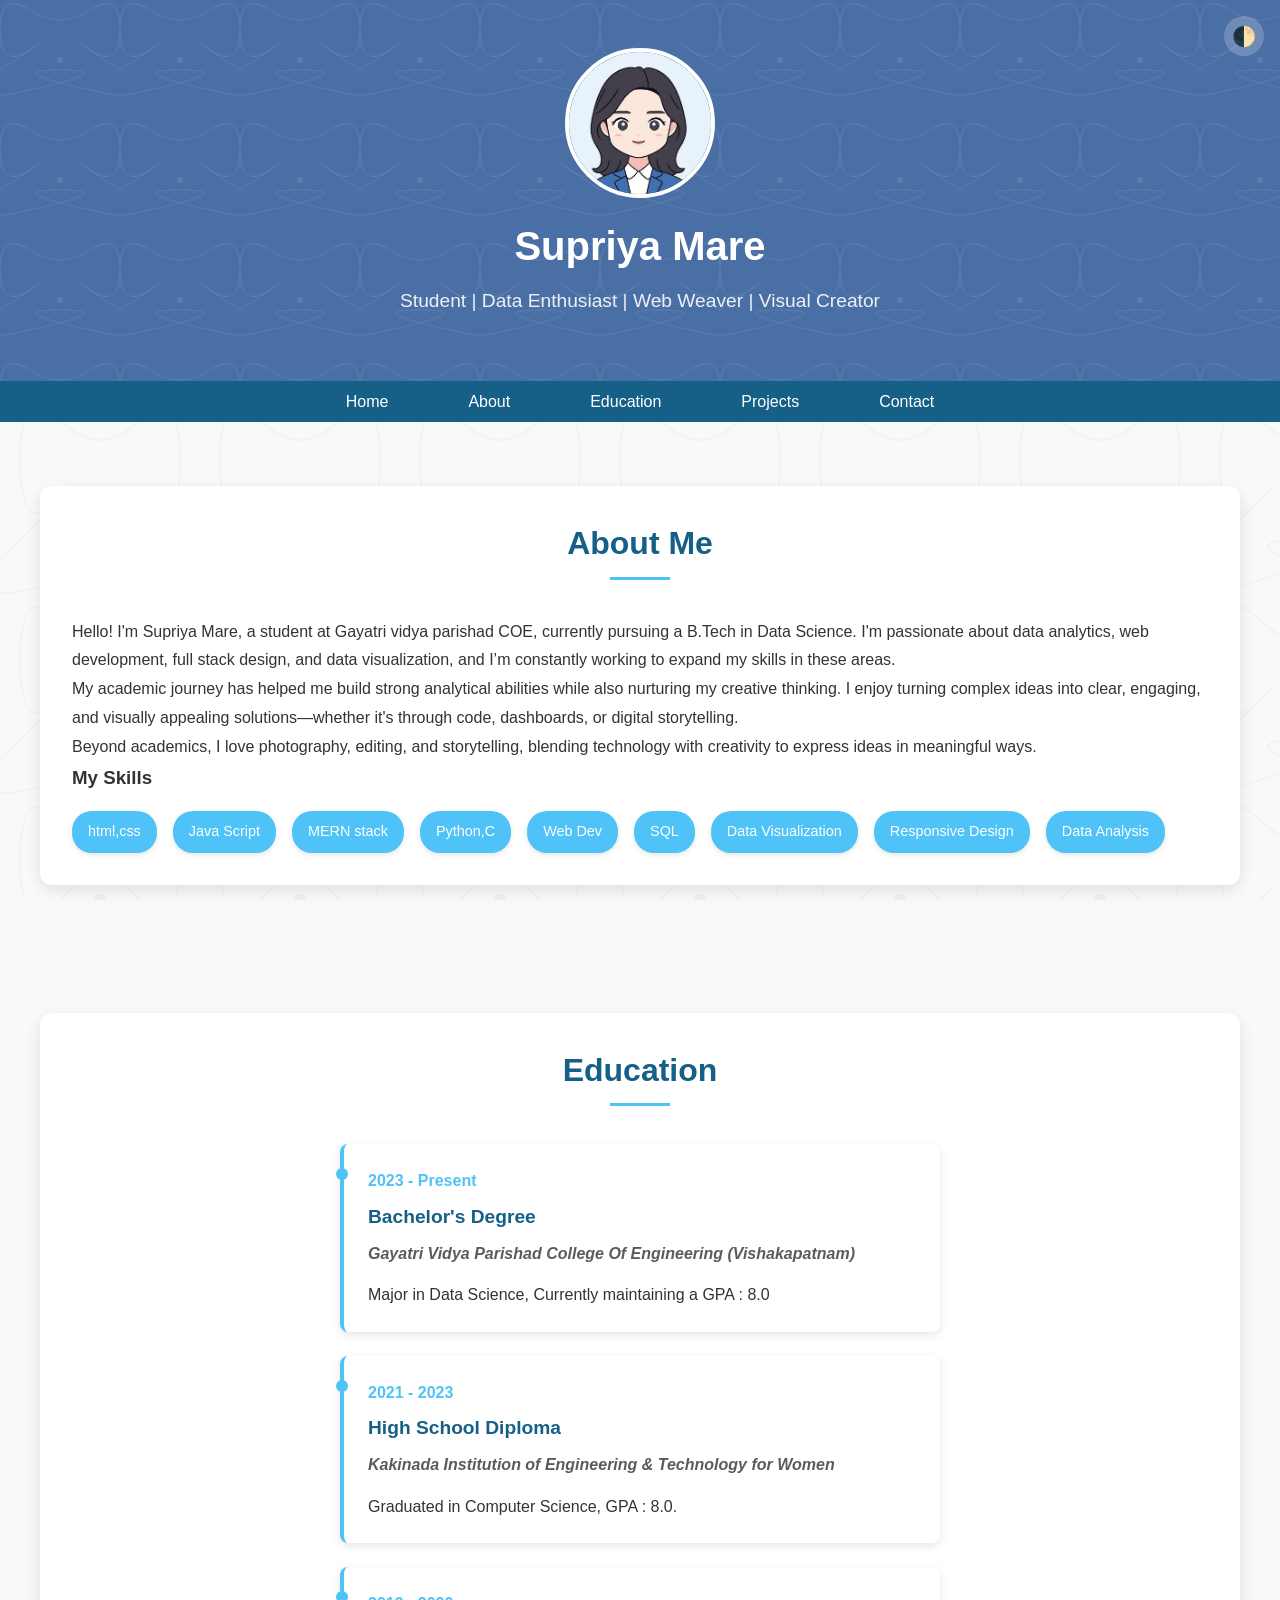
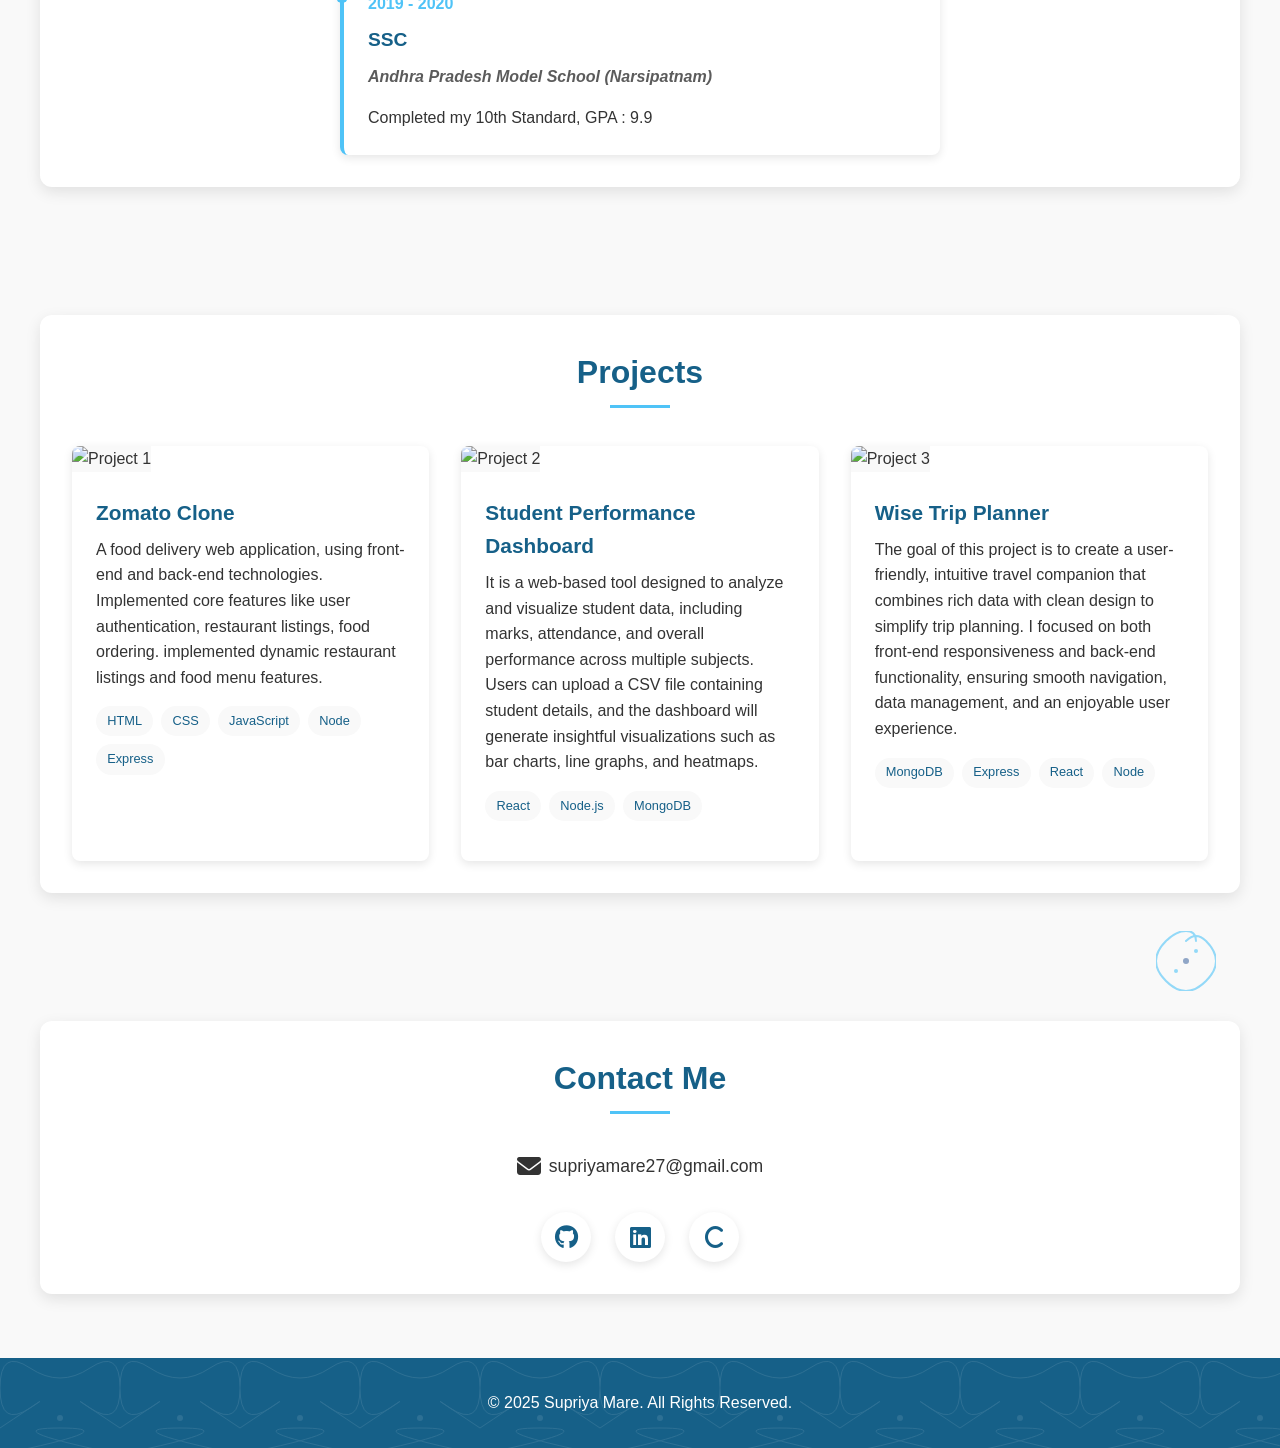
==== Portfolio/index.html @ 5d99b8af "Create index.html" ====
<!DOCTYPE html>
<html lang="en" data-theme="light">
<head>
    <meta charset="UTF-8">
    <meta name="viewport" content="width=device-width, initial-scale=1.0">
    <title>Student Portfolio</title>
    <link href="style.css" rel="stylesheet">
    <link rel="stylesheet" href="https://cdnjs.cloudflare.com/ajax/libs/font-awesome/6.4.0/css/all.min.css">
    
</head>
<body>
    <!-- Theme Toggle Button -->
    <button class="theme-toggle" id="themeToggle">🌓</button>
    
    <!-- Decorative elements -->
    <svg class="cute-decoration decoration-1" width="60" height="60" viewBox="0 0 60 60">
        <path d="M30,10 Q40,0 50,10 T60,30 T50,50 T30,60 T10,50 T0,30 T10,10 T30,0 T40,10" fill="none" stroke="#4fc3f7" stroke-width="2" stroke-linecap="round"/>
        <circle cx="30" cy="30" r="3" fill="#4a6fa5"/>
        <circle cx="20" cy="20" r="2" fill="#4fc3f7"/>
        <circle cx="40" cy="40" r="2" fill="#4fc3f7"/>
    </svg>
    
    <svg class="cute-decoration decoration-2" width="60" height="60" viewBox="0 0 60 60">
        <path d="M30,10 Q40,0 50,10 T60,30 T50,50 T30,60 T10,50 T0,30 T10,10 T30,0 T40,10" fill="none" stroke="#4fc3f7" stroke-width="2" stroke-linecap="round"/>
        <circle cx="30" cy="30" r="3" fill="#4a6fa5"/>
        <circle cx="20" cy="40" r="2" fill="#4fc3f7"/>
        <circle cx="40" cy="20" r="2" fill="#4fc3f7"/>
    </svg>
    
    <!-- Header Section -->
    <header id="home">
        <div class="profile-container">
            <img src="profile.jpeg" alt="Profile Picture" class="profile-pic">
            <h1 class="name">Supriya Mare</h1>
            <p class="title">Student | Data Enthusiast | Web Weaver | Visual Creator </p>
        </div>
    </header>
    
    <!-- Navigation -->
    <nav>
        <div class="nav-container">
            <button class="hamburger">☰</button>
            <ul class="nav-links">
                <li><a href="#home">Home</a></li>
                <li><a href="#about">About</a></li>
                <li><a href="#education">Education</a></li>
                <li><a href="#projects">Projects</a></li>
                <li><a href="#contact">Contact</a></li>
            </ul>
        </div>
    </nav>
    
    <!-- About Section -->
    <section id="about">
        <div class="container">
            <h2 class="section-title">About Me</h2>
            <div class="about-content">
                <div class="bio">
                    <p>Hello! I'm Supriya Mare, a student at Gayatri vidya parishad COE, currently pursuing a B.Tech in Data Science. I'm passionate about data analytics, web development, full stack design, and data visualization, and I’m constantly working to expand my skills in these areas.</p>
                    <p>My academic journey has helped me build strong analytical abilities while also nurturing my creative thinking. I enjoy turning complex ideas into clear, engaging, and visually appealing solutions—whether it's through code, dashboards, or digital storytelling.
                    <p>Beyond academics, I love photography, editing, and storytelling, blending technology with creativity to express ideas in meaningful ways.</p>
                    
                <div>
                    <h3>My Skills</h3>
                    <div class="skills">
                        <span class="skill-tag">html,css</span>
                        <span class="skill-tag">Java Script</span>
                        <span class="skill-tag">MERN stack</span>
                        <span class="skill-tag">Python,C</span>
                        <span class="skill-tag">Web Dev</span>
                        <span class="skill-tag">SQL</span>
                        <span class="skill-tag">Data Visualization</span>
                        <span class="skill-tag">Responsive Design</span>
                        <span class="skill-tag">Data Analysis</span>


                    </div>
                </div>
            </div>
        </div>
    </section>
    
    <!-- Education Section - Redesigned with minimum screen design -->
    <section id="education">
        <div class="container">
            <h2 class="section-title">Education</h2>
            <div class="education-grid">
                <div class="education-card">
                    <div class="education-date">2023 - Present</div>
                    <h3 class="education-title">Bachelor's Degree</h3>
                    <h4 class="education-subtitle">Gayatri Vidya Parishad College Of Engineering (Vishakapatnam)</h4>
                    <p>Major in Data Science, Currently maintaining a GPA : 8.0</p>
                </div>
                
                <div class="education-card">
                    <div class="education-date">2021 - 2023</div>
                    <h3 class="education-title">High School Diploma</h3>
                    <h4 class="education-subtitle">Kakinada Institution of Engineering & Technology for Women</h4>
                    <p>Graduated in Computer Science, GPA : 8.0.</p>
                </div>
                
                <div class="education-card">
                    <div class="education-date">2019 - 2020</div>
                    <h3 class="education-title">SSC</h3>
                    <h4 class="education-subtitle">Andhra Pradesh Model School (Narsipatnam)</h4>
                    <p>Completed my 10th Standard, GPA : 9.9</p>
            </div>
        </div>
    </section>
    
    <!-- Projects Section -->
    <section id="projects">
        <div class="container">
            <h2 class="section-title">Projects</h2>
            <div class="projects-grid">
                <div class="project-card">
                    <img src="https://upload.wikimedia.org/wikipedia/commons/8/8a/Zomato_Logo.png" alt="Project 1" class="project-img">
                    <div class="project-info">
                        <h3 class="project-title">Zomato Clone</h3>
                        <p> A food delivery web application, using front-end and back-end
                            technologies. Implemented core features like user authentication, restaurant listings, food ordering.
                            implemented dynamic restaurant listings and food menu features.</p>
                        <div class="project-tags">
                            <span class="project-tag">HTML</span>
                            <span class="project-tag">CSS</span>
                            <span class="project-tag">JavaScript</span>
                            <span class="project-tag">Node</span>
                            <span class="project-tag">Express</span>
                        </div>
                        <!--<div class="project-links">
                            <a href="#projects" target="_self">View Project</a>
                            <a href="#projects" target="_self">GitHub</a>
                        </div>-->
                    </div>
                </div>
                
                <div class="project-card">
                    <img src="Screenshot 2025-05-02 234103.png" alt="Project 2" class="project-img">
                    <div class="project-info">
                        <h3 class="project-title">Student Performance Dashboard</h3>
                        <p>It is a web-based tool designed to analyze and visualize student data, including marks, attendance, and overall performance across multiple subjects. Users can upload a CSV file containing student details, and the dashboard will generate insightful visualizations such as bar charts, line graphs, and heatmaps.</p>
                        <div class="project-tags">
                            <span class="project-tag">React</span>
                            <span class="project-tag">Node.js</span>
                            <span class="project-tag">MongoDB</span>
                        </div>
                        <!--<div class="project-links">
                            <a href="#projects" target="_self">View Project</a>
                            <a href="#projects" target="_self">GitHub</a>
                        </div>-->
                    </div>
                </div>
                
                <div class="project-card">
                    <img src="Screenshot 2025-05-02 232827.png" alt="Project 3" class="project-img">
                    <div class="project-info">
                        <h3 class="project-title">Wise Trip Planner</h3>
                        <p>The goal of this project is to create a user-friendly, intuitive travel companion that combines rich data with clean design to simplify trip planning. I focused on both front-end responsiveness and back-end functionality, ensuring smooth navigation, data management, and an enjoyable user experience.</p>
                        <div class="project-tags">
                            <span class="project-tag">MongoDB</span>
                            <span class="project-tag">Express</span>
                            <span class="project-tag">React</span>
                            <span class="project-tag">Node</span>
                        </div>
                        <!--<div class="project-links">
                            <a href="#projects" target="_self">View Project</a>
                            <a href="#projects" target="_self">GitHub</a>
                        </div>-->
                    </div>
                </div>
            </div>
        </div>
    </section>
    
    <!-- Contact Section -->
    <section id="contact">
        <div class="container">
            <h2 class="section-title">Contact Me</h2>
            <div class="contact-info">
                <a href="mailto:supriyamare27@gmail.com" class="email-link">
                    <i class="fas fa-envelope"></i> supriyamare27@gmail.com
                </a>
            </div>
            <div class="social-links">
                <a href="https://github.com/SupriyaMare" class="social-link" target="_blank">
                    <i class="fab fa-github"></i>
                </a>
                <a href="https://www.linkedin.com/in/supriyamare" class="social-link" target="_blank">
                    <i class="fab fa-linkedin"></i>
                </a>
                <a href="https://www.codechef.com/users/supriyamare" class="social-link" target="_blank">
                    <i class="fab fa-c"></i>
                </a>
                <!--<a href="https://leetcode.com/u/supriyamare/" class="social-link" target="_blank">
                    <i class="fab fa-l"></i>
                </a>-->
            </div>
        </div>
    </section>
    
    <!-- Footer -->
    <footer>
        <p>&copy; 2025 Supriya Mare. All Rights Reserved.</p>
    </footer>
    
    <!-- Back to Top Button -->
    <a href="#home" class="back-to-top">↑</a>
    <script src="index.js"></script>
</body>
---- Portfolio/style.css ----
:root {
            /* Light theme variables */
            --primary-color: #4a6fa5;
            --secondary-color: #166088;
            --accent-color: #4fc3f7;
            --text-color: #333;
            --light-bg: #f9f9f9;
            --white: #ffffff;
            --card-bg: #ffffff;
            --border-color: #eaeaea;
            --timeline-bg: #ffffff;
            --shadow-color: rgba(0, 0, 0, 0.1);
        }
        
        [data-theme="dark"] {
            /* Dark theme variables */
            --primary-color: #6d8cb0;
            --secondary-color: #1a7fad;
            --accent-color: #4fc3f7;
            --text-color: #e0e0e0;
            --light-bg: #121212;
            --white: #1e1e1e;
            --card-bg: #2d2d2d;
            --border-color: #444;
            --timeline-bg: #2d2d2d;
            --shadow-color: rgba(0, 0, 0, 0.3);
        }
        
        * {
            margin: 0;
            padding: 0;
            box-sizing: border-box;
            font-family: 'Segoe UI', Tahoma, Geneva, Verdana, sans-serif;
            transition: background-color 0.3s, color 0.3s, border-color 0.3s, box-shadow 0.3s;
        }
        
        body {
            line-height: 1.6;
            color: var(--text-color);
            background-color: var(--light-bg);
            position: relative;
        }
        
        /* Background Image Styling */
        body::before {
            content: "";
            position: fixed;
            top: 0;
            left: 0;
            width: 100%;
            height: 100%;
            background-image: url('data:image/svg+xml;utf8,<svg xmlns="http://www.w3.org/2000/svg" width="100" height="100" viewBox="0 0 100 100"><path d="M30,10 Q50,30 70,10 T90,30 T70,50 T90,70 T70,90 T50,70 T30,90 T10,70 T30,50 T10,30 T30,10" fill="none" stroke="%234fc3f7" stroke-width="1"/><circle cx="50" cy="50" r="3" fill="%234a6fa5"/></svg>');
            background-size: 200px 200px;
            background-repeat: repeat;
            opacity: 0.07;
            z-index: -1;
            pointer-events: none;
        }
        
        header {
            background-color: var(--primary-color);
            color: var(--white);
            padding: 2rem 0;
            text-align: center;
            position: relative;
        }
        
        /* Adding a subtle pattern to header */
        header::before {
            content: "";
            position: absolute;
            top: 0;
            left: 0;
            width: 100%;
            height: 100%;
            background-image: url('data:image/svg+xml;utf8,<svg xmlns="http://www.w3.org/2000/svg" width="60" height="60" viewBox="0 0 60 60"><path d="M15,5 Q30,15 45,5 T60,15 T45,25 T60,35 T45,45 T30,35 T15,45 T0,35 T15,25 T0,15 T15,5" fill="none" stroke="white" stroke-width="0.5"/><circle cx="30" cy="30" r="1.5" fill="white"/></svg>');
            background-size: 120px 120px;
            opacity: 0.1;
            z-index: 0;
        }
        
        .profile-container {
            display: flex;
            flex-direction: column;
            align-items: center;
            justify-content: center;
            padding: 1rem;
            position: relative;
            z-index: 1;
        }
        
        .profile-pic {
            width: 150px;
            height: 150px;
            border-radius: 50%;
            object-fit: cover;
            border: 4px solid var(--white);
            margin-bottom: 1rem;
            background-color: var(--card-bg);
        }
        
        .name {
            font-size: 2.5rem;
            margin-bottom: 0.5rem;
        }
        
        .title {
            font-size: 1.2rem;
            opacity: 0.9;
            margin-bottom: 1rem;
        }
        
        /* Theme Toggle Button */
        .theme-toggle {
            position: absolute;
            top: 1rem;
            right: 1rem;
            background-color: rgba(255, 255, 255, 0.2);
            border: none;
            color: white;
            border-radius: 50%;
            width: 40px;
            height: 40px;
            display: flex;
            align-items: center;
            justify-content: center;
            cursor: pointer;
            font-size: 1.2rem;
            z-index: 10;
            transition: background-color 0.3s;
        }
        
        .theme-toggle:hover {
            background-color: rgba(255, 255, 255, 0.3);
        }
        
        nav {
            background-color: var(--secondary-color);
            position: sticky;
            top: 0;
            z-index: 100;
        }
        
        .nav-container {
            display: flex;
            justify-content: center;
            align-items: center;
            padding: 0.5rem;
        }
        
        .nav-links {
            display: flex;
            list-style: none;
        }
        
        .nav-links li {
            margin: 0 1rem;
        }
        
        .nav-links a {
            color: var(--white);
            text-decoration: none;
            font-weight: 500;
            padding: 0.5rem 1rem;
            border-radius: 4px;
            transition: background-color 0.3s;
        }
        
        .nav-links a:hover {
            background-color: rgba(255, 255, 255, 0.1);
        }
        
        .hamburger {
            display: none;
            cursor: pointer;
            background: none;
            border: none;
            color: var(--white);
            font-size: 1.5rem;
        }
        
        section {
            padding: 4rem 2rem;
            position: relative;
        }
        
        /* Adding section background for better readability over background pattern */
        section > .container {
            background-color: var(--card-bg);
            border-radius: 12px;
            padding: 2rem;
            box-shadow: 0 5px 15px var(--shadow-color);
        }
        
        .container {
            max-width: 1200px;
            margin: 0 auto;
        }
        
        .section-title {
            font-size: 2rem;
            text-align: center;
            margin-bottom: 3rem;
            color: var(--secondary-color);
            position: relative;
        }
        
        .section-title::after {
            content: "";
            position: absolute;
            bottom: -10px;
            left: 50%;
            transform: translateX(-50%);
            width: 60px;
            height: 3px;
            background-color: var(--accent-color);
        }
        
        #about {
            background-color: transparent;
        }
        
        .about-content {
            display: flex;
            flex-direction: column;
            gap: 2rem;
        }
        
        .bio {
            line-height: 1.8;
        }
        
        .skills {
            display: flex;
            flex-wrap: wrap;
            gap: 1rem;
            margin-top: 1rem;
        }
        
        .skill-tag {
            background-color: var(--accent-color);
            color: var(--white);
            padding: 0.5rem 1rem;
            border-radius: 20px;
            font-size: 0.9rem;
            box-shadow: 0 2px 5px var(--shadow-color);
            transition: transform 0.2s;
        }
        
        .skill-tag:hover {
            transform: translateY(-2px);
        }
        
        #education {
            background-color: transparent;
        }
        
        /* Updated Education Section for minimum screen design */
        .education-grid {
            display: grid;
            grid-template-columns: 1fr;
            gap: 1.5rem;
            max-width: 600px;
            margin: 0 auto;
        }
        
        .education-card {
            background-color: var(--timeline-bg);
            border-radius: 8px;
            padding: 1.5rem;
            box-shadow: 0 3px 10px var(--shadow-color);
            border-left: 4px solid var(--accent-color);
            position: relative;
        }
        
        .education-card::before {
            content: '';
            position: absolute;
            width: 12px;
            height: 12px;
            background-color: var(--accent-color);
            border-radius: 50%;
            left: -8px;
            top: 24px;
        }
        
        .education-date {
            font-weight: bold;
            color: var(--accent-color);
            margin-bottom: 0.5rem;
        }
        
        .education-title {
            font-size: 1.2rem;
            margin-bottom: 0.5rem;
            color: var(--secondary-color);
        }
        
        .education-subtitle {
            color: var(--text-color);
            opacity: 0.8;
            font-style: italic;
            margin-bottom: 1rem;
        }
        
        #projects {
            background-color: transparent;
        }
        
        .projects-grid {
            display: grid;
            grid-template-columns: repeat(auto-fill, minmax(300px, 1fr));
            gap: 2rem;
        }
        
        .project-card {
            background-color: var(--card-bg);
            border-radius: 8px;
            overflow: hidden;
            box-shadow: 0 3px 10px var(--shadow-color);
            transition: transform 0.3s, box-shadow 0.3s;
        }
        
        .project-card:hover {
            transform: translateY(-5px);
            box-shadow: 0 5px 15px var(--shadow-color);
        }
        
        .project-img {
            width: 100%;
            height: 200px;
            object-fit: cover;
            background-color: var(--light-bg);
        }
        
        .project-info {
            padding: 1.5rem;
        }
        
        .project-title {
            font-size: 1.3rem;
            margin-bottom: 0.5rem;
            color: var(--secondary-color);
        }
        
        .project-tags {
            display: flex;
            flex-wrap: wrap;
            gap: 0.5rem;
            margin: 1rem 0;
        }
        
        .project-tag {
            background-color: var(--light-bg);
            padding: 0.3rem 0.7rem;
            border-radius: 20px;
            font-size: 0.8rem;
            color: var(--secondary-color);
        }
        
        .project-links {
            display: flex;
            gap: 1rem;
            margin-top: 1rem;
        }
        
        .project-links a {
            color: var(--secondary-color);
            text-decoration: none;
            font-weight: 500;
            display: flex;
            align-items: center;
            gap: 0.3rem;
        }
        
        .project-links a:hover {
            text-decoration: underline;
        }
        
        #contact {
            background-color: transparent;
        }
        
        .contact-container {
            max-width: 600px;
            margin: 0 auto;
        }
        
        .contact-info {
            margin-bottom: 2rem;
            text-align: center;
        }
        
        .contact-form {
            display: flex;
            flex-direction: column;
            gap: 1rem;
        }
        
        .form-group {
            display: flex;
            flex-direction: column;
            gap: 0.5rem;
        }
        
        .form-group label {
            font-weight: 500;
        }
        
        .form-group input,
        .form-group textarea {
            padding: 0.8rem;
            border: 1px solid var(--border-color);
            border-radius: 4px;
            font-size: 1rem;
            background-color: var(--card-bg);
            color: var(--text-color);
        }
        
        .form-group textarea {
            min-height: 150px;
            resize: vertical;
        }
        
        .submit-btn {
            background-color: var(--secondary-color);
            color: var(--white);
            border: none;
            padding: 1rem;
            border-radius: 4px;
            font-size: 1rem;
            font-weight: 500;
            cursor: pointer;
            transition: background-color 0.3s;
        }
        
        .submit-btn:hover {
            background-color: var(--primary-color);
        }
        
        .social-links {
            display: flex;
            justify-content: center;
            gap: 1.5rem;
            margin-top: 2rem;
        }
        
        .social-link {
            color: var(--secondary-color);
            font-size: 1.5rem;
            transition: color 0.3s, transform 0.2s;
        }
        
        .social-link:hover {
            color: var(--primary-color);
            transform: scale(1.1);
        }
        
        footer {
            background-color: var(--secondary-color);
            color: var(--white);
            text-align: center;
            padding: 2rem;
            position: relative;
        }
        
        /* Adding a subtle pattern to footer */
        footer::before {
            content: "";
            position: absolute;
            top: 0;
            left: 0;
            width: 100%;
            height: 100%;
            background-image: url('data:image/svg+xml;utf8,<svg xmlns="http://www.w3.org/2000/svg" width="60" height="60" viewBox="0 0 60 60"><path d="M15,5 Q30,15 45,5 T60,15 T45,25 T60,35 T45,45 T30,35 T15,45 T0,35 T15,25 T0,15 T15,5" fill="none" stroke="white" stroke-width="0.5"/><circle cx="30" cy="30" r="1.5" fill="white"/></svg>');
            background-size: 120px 120px;
            opacity: 0.1;
            z-index: 0;
        }
        
        footer p {
            position: relative;
            z-index: 1;
        }
        
        .back-to-top {
            position: fixed;
            bottom: 2rem;
            right: 2rem;
            background-color: var(--accent-color);
            color: var(--white);
            width: 50px;
            height: 50px;
            border-radius: 50%;
            display: flex;
            justify-content: center;
            align-items: center;
            text-decoration: none;
            font-size: 1.5rem;
            box-shadow: 0 2px 5px var(--shadow-color);
            transition: background-color 0.3s, transform 0.2s;
            opacity: 0;
            visibility: hidden;
            transition: opacity 0.3s, visibility 0.3s;
        }
        
        .back-to-top.visible {
            opacity: 1;
            visibility: visible;
        }
        
        .back-to-top:hover {
            background-color: var(--primary-color);
            transform: scale(1.05);
        }
        
        /* Cute decorative elements */
        .cute-decoration {
            position: absolute;
            opacity: 0.6;
            pointer-events: none;
            z-index: 0;
        }
        
        .decoration-1 {
            top: 20%;
            left: 5%;
            transform: rotate(-15deg);
        }
        
        .decoration-2 {
            bottom: 15%;
            right: 5%;
            transform: rotate(10deg);
        }
        
        /* Always apply mobile-first styles */
        .nav-container {
            justify-content: space-between;
            padding: 0.5rem 1rem;
        }
        
        .hamburger {
            display: block;
        }
        
        .nav-links {
            position: absolute;
            top: 100%;
            left: 0;
            right: 0;
            background-color: var(--secondary-color);
            flex-direction: column;
            align-items: center;
            padding: 1rem 0;
            gap: 1rem;
            transform: translateY(-150%);
            opacity: 0;
            transition: transform 0.3s, opacity 0.3s;
            z-index: -1;
        }
        
        .nav-links.active {
            transform: translateY(0);
            opacity: 1;
            z-index: 99;
        }
        
        .projects-grid {
            grid-template-columns: 1fr;
        }
        
        /* Adjust decorations for mobile */
        .cute-decoration {
            transform: scale(0.7);
        }
        
        .decoration-1 {
            top: 10%;
            left: 2%;
        }
        
        .decoration-2 {
            bottom: 10%;
            right: 2%;
        }
        
        /* Desktop styles */
        @media (min-width: 769px) {
            .nav-container {
                justify-content: center;
            }
            
            .hamburger {
                display: none;
            }
            
            .nav-links {
                position: static;
                flex-direction: row;
                transform: none;
                opacity: 1;
                z-index: auto;
                padding: 0;
            }
            
            .projects-grid {
                grid-template-columns: repeat(auto-fill, minmax(300px, 1fr));
            }
            
            .cute-decoration {
                transform: scale(1);
            }
            
            .decoration-1 {
                top: 20%;
                left: 5%;
            }
            
            .decoration-2 {
                bottom: 15%;
                right: 5%;
            }
        }
        .social-links {
            display: flex;
            justify-content: center;
            gap: 1.5rem;
            margin-top: 2rem;
        }
        
        .social-link {
            color: var(--secondary-color);
            font-size: 1.5rem;
            transition: color 0.3s, transform 0.2s;
            width: 50px;
            height: 50px;
            background-color: var(--card-bg);
            border-radius: 50%;
            display: flex;
            align-items: center;
            justify-content: center;
            box-shadow: 0 3px 10px var(--shadow-color);
            text-decoration: none;
        }
        
        .social-link:hover {
            color: var(--primary-color);
            transform: scale(1.1);
            box-shadow: 0 5px 15px var(--shadow-color);
        }
        
        .email-link {
            display: flex;
            align-items: center;
            justify-content: center;
            gap: 0.5rem;
            color: var(--text-color);
            font-size: 1.1rem;
            text-decoration: none;
            margin-bottom: 1rem;
        }
        
        .email-link:hover {
            color: var(--secondary-color);
        }
        
        .fab, .fas {
            font-size: 1.5rem;
        }
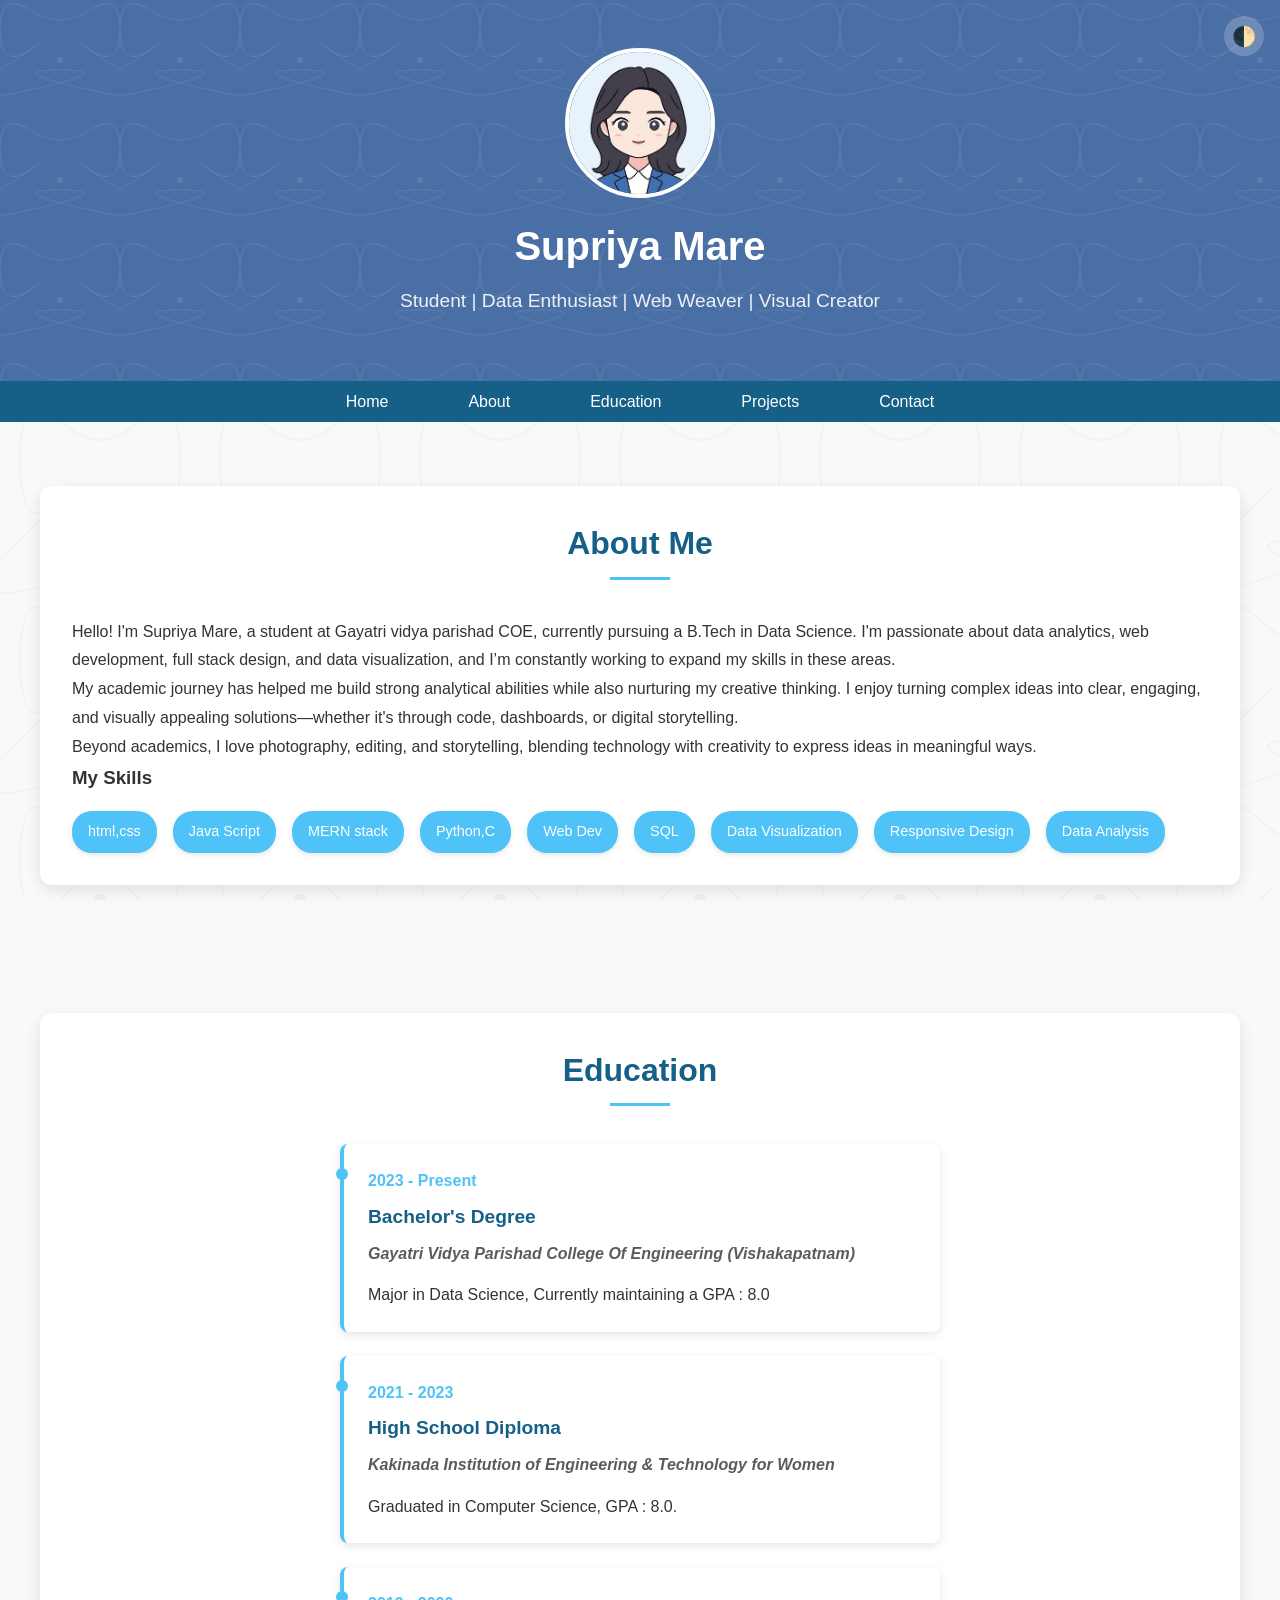
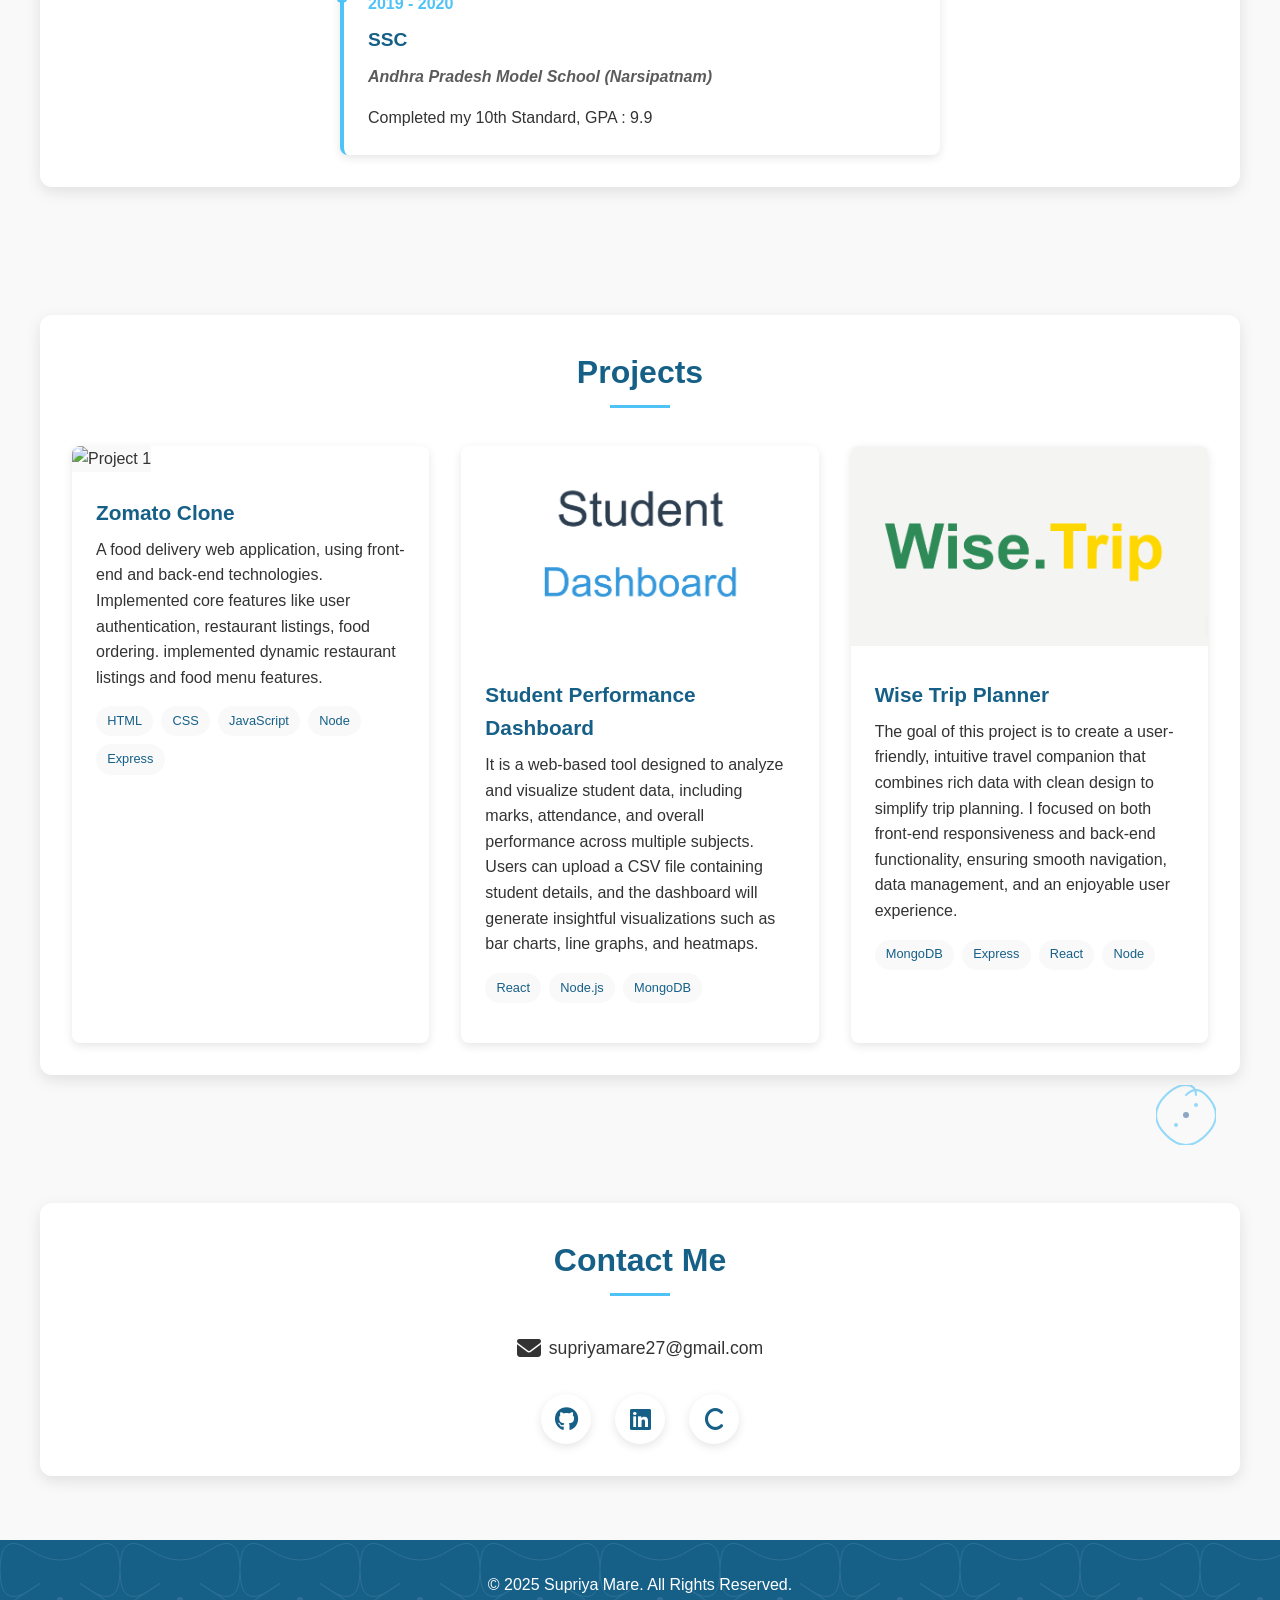
==== commit 44a1a3b9: "Update index.html" ====
--- a/Portfolio/index.html
+++ b/Portfolio/index.html
@@ -135,7 +135,7 @@
                 </div>
                 
                 <div class="project-card">
-                    <img src="Screenshot 2025-05-02 234103.png" alt="Project 2" class="project-img">
+                    <img src="SD.png" alt="Project 2" class="project-img">
                     <div class="project-info">
                         <h3 class="project-title">Student Performance Dashboard</h3>
                         <p>It is a web-based tool designed to analyze and visualize student data, including marks, attendance, and overall performance across multiple subjects. Users can upload a CSV file containing student details, and the dashboard will generate insightful visualizations such as bar charts, line graphs, and heatmaps.</p>
@@ -152,7 +152,7 @@
                 </div>
                 
                 <div class="project-card">
-                    <img src="Screenshot 2025-05-02 232827.png" alt="Project 3" class="project-img">
+                    <img src="WT.png" alt="Project 3" class="project-img">
                     <div class="project-info">
                         <h3 class="project-title">Wise Trip Planner</h3>
                         <p>The goal of this project is to create a user-friendly, intuitive travel companion that combines rich data with clean design to simplify trip planning. I focused on both front-end responsiveness and back-end functionality, ensuring smooth navigation, data management, and an enjoyable user experience.</p>
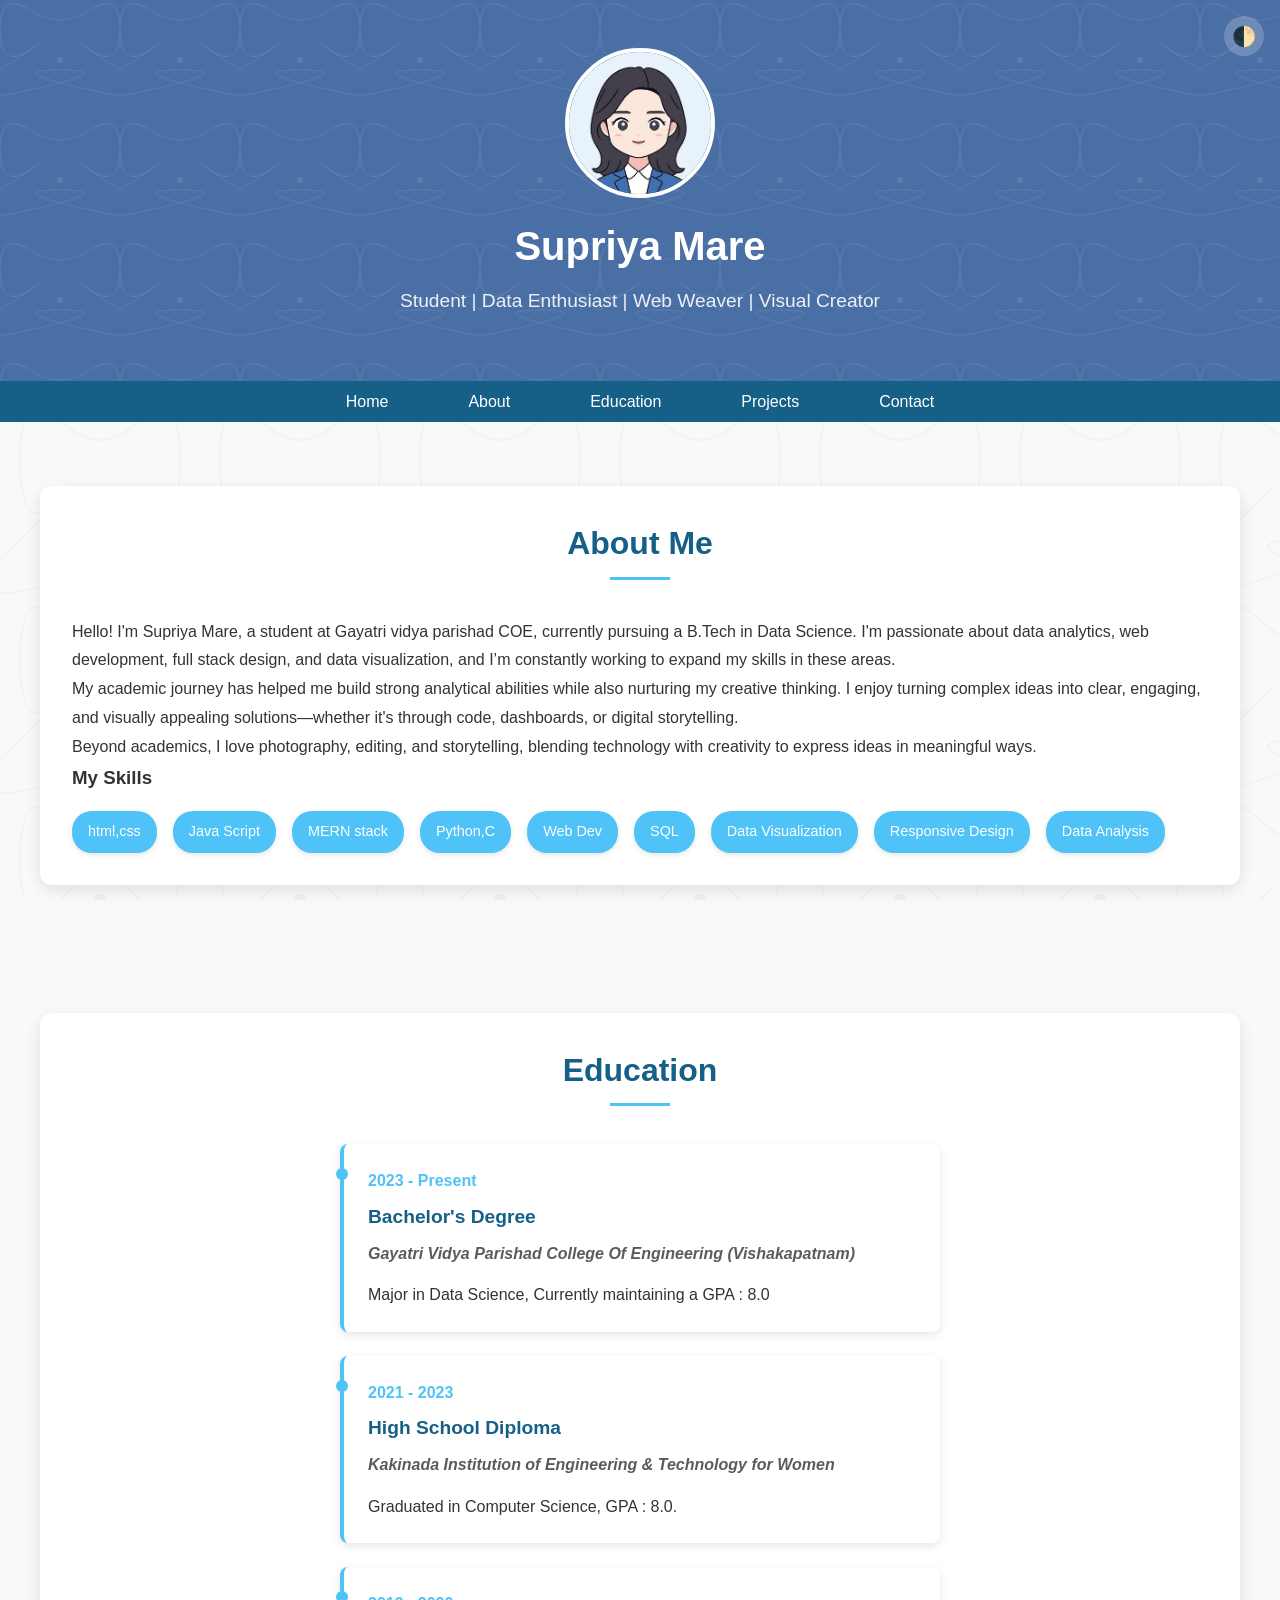
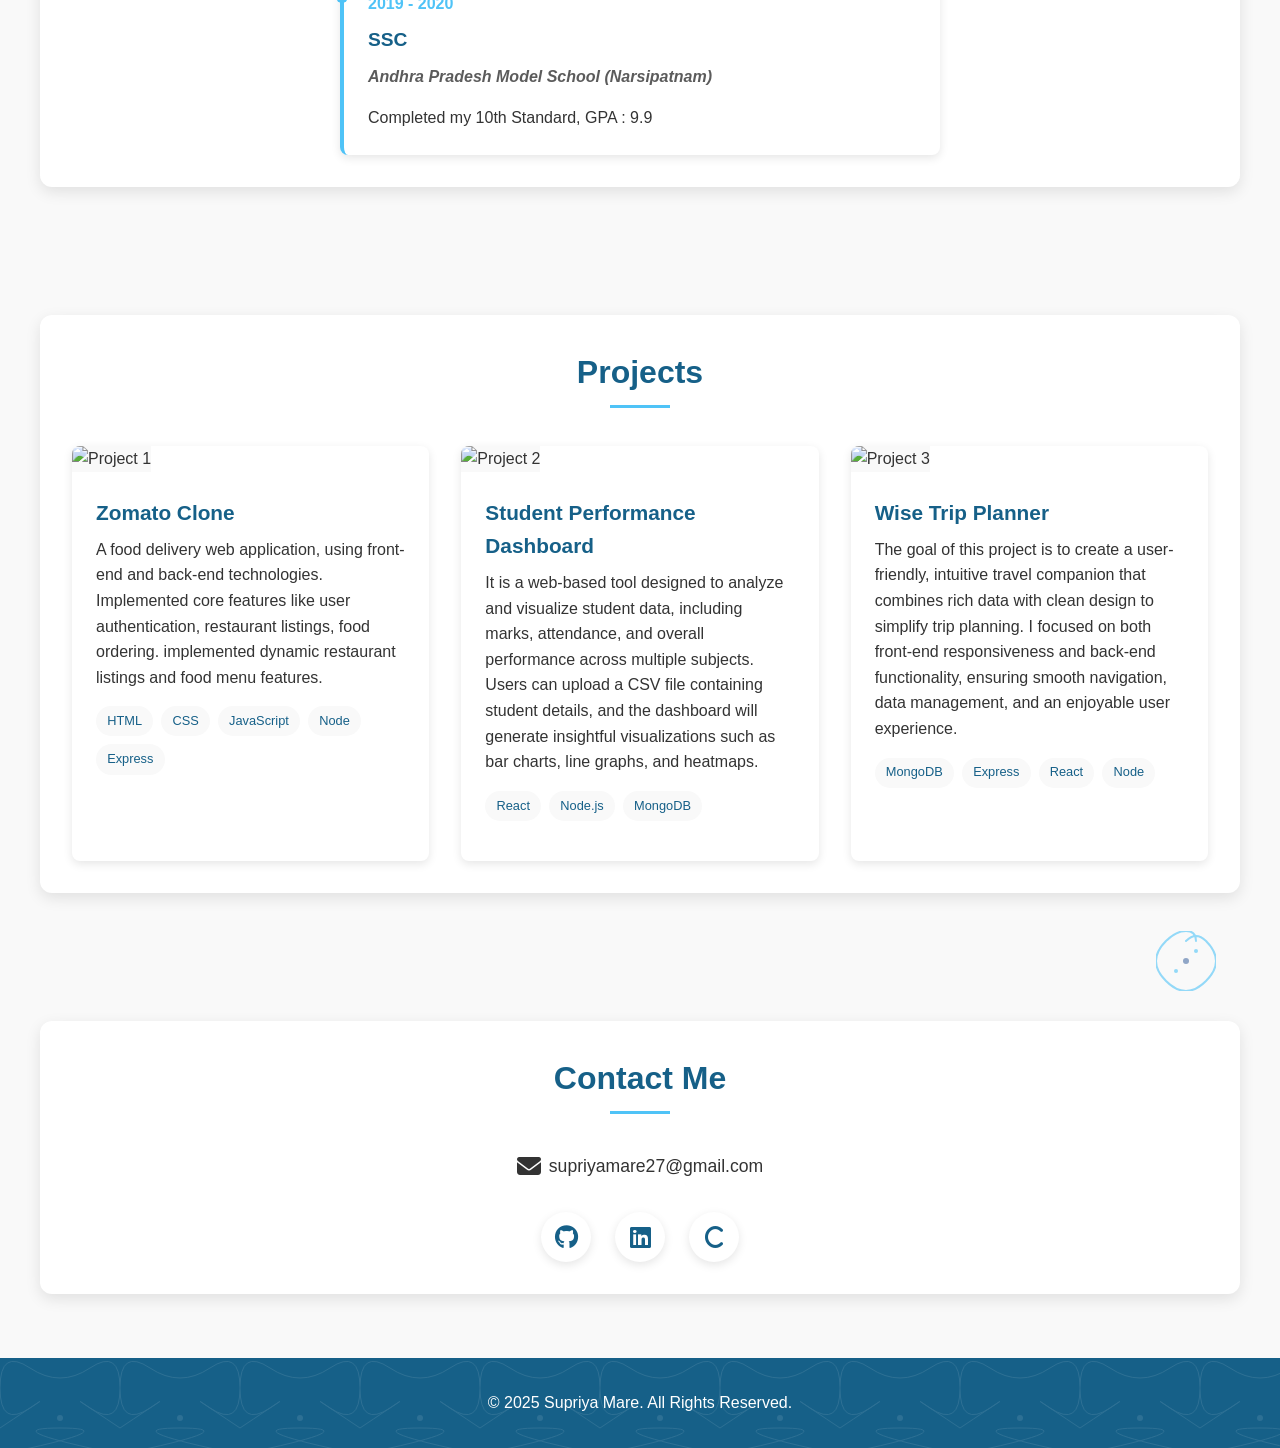
==== commit f6ea17f7: "Update index.html" ====
--- a/Portfolio/index.html
+++ b/Portfolio/index.html
@@ -135,7 +135,7 @@
                 </div>
                 
                 <div class="project-card">
-                    <img src="SD.png" alt="Project 2" class="project-img">
+                    <img src="https://mir-s3-cdn-cf.behance.net/projects/404/5553dc221994779.Y3JvcCwxMjc2LDk5OCwzNCwyNQ.png" alt="Project 2" class="project-img">
                     <div class="project-info">
                         <h3 class="project-title">Student Performance Dashboard</h3>
                         <p>It is a web-based tool designed to analyze and visualize student data, including marks, attendance, and overall performance across multiple subjects. Users can upload a CSV file containing student details, and the dashboard will generate insightful visualizations such as bar charts, line graphs, and heatmaps.</p>
@@ -152,7 +152,7 @@
                 </div>
                 
                 <div class="project-card">
-                    <img src="WT.png" alt="Project 3" class="project-img">
+                    <img src="https://images-platform.99static.com/8AiU8EY9cpUcZa45UhURETO2zLk=/0x0:960x960/500x500/top/smart/99designs-contests-attachments/109/109728/attachment_109728104" alt="Project 3" class="project-img">
                     <div class="project-info">
                         <h3 class="project-title">Wise Trip Planner</h3>
                         <p>The goal of this project is to create a user-friendly, intuitive travel companion that combines rich data with clean design to simplify trip planning. I focused on both front-end responsiveness and back-end functionality, ensuring smooth navigation, data management, and an enjoyable user experience.</p>
